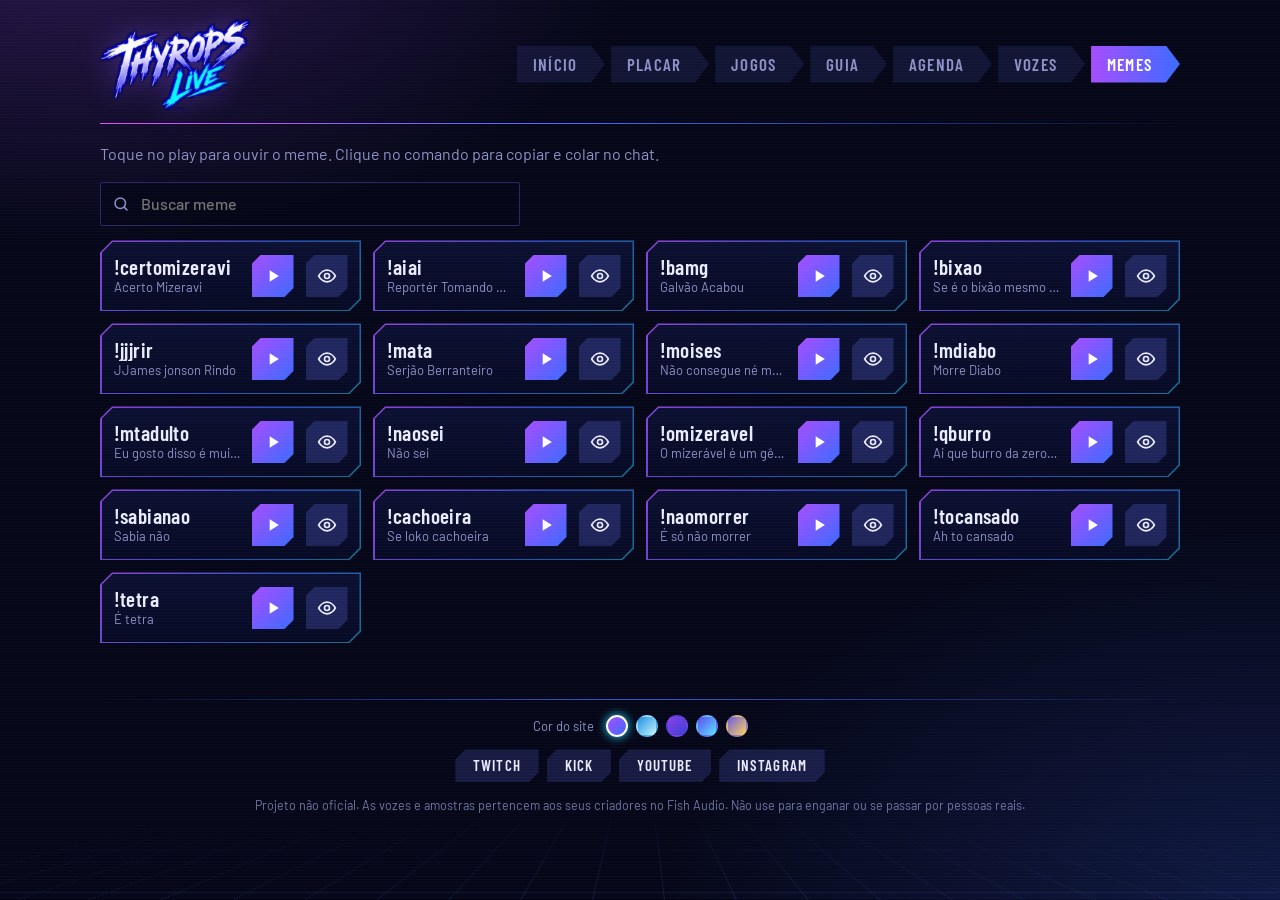
==== memes.html @ 48df7ebf "first commit" ====
<!doctype html>
<html lang="pt-BR">
<head>
<meta charset="utf-8">
<meta name="viewport" content="width=device-width, initial-scale=1">
<title>Memes | Thyrops Live</title>
<meta name="description" content="Teste os memes do chat e copie o comando.">
<meta name="theme-color" content="#050718">
<link rel="icon" href="assets/logo.png">
<link rel="preconnect" href="https://fonts.googleapis.com">
<link rel="preconnect" href="https://fonts.gstatic.com" crossorigin>
<link href="https://fonts.googleapis.com/css2?family=Barlow:wght@400;500&family=Barlow+Condensed:wght@500;600;700&display=swap" rel="stylesheet">
<script src="tema.js"></script>
<link rel="stylesheet" href="tema.css">
<link rel="stylesheet" href="site.css">
</head>
<body data-pagina="memes.html">
<div class="pagina">
  <header id="topo"></header>
  <main>
    <p class="intro">Toque no play para ouvir o meme. Clique no comando para copiar e colar no chat.</p>
    <div class="busca">
      <svg viewBox="0 0 24 24" fill="none" stroke="currentColor" stroke-width="2" stroke-linecap="round" aria-hidden="true"><circle cx="11" cy="11" r="7"/><path d="M20 20l-3.5-3.5"/></svg>
      <input id="busca" class="entrada" type="search" placeholder="Buscar meme" autocomplete="off" aria-label="Buscar meme">
    </div>
    <div class="grade-s" id="lista"></div>
    <dialog class="vdlg" id="vdlg"><div class="hud"><div class="hud-in"><div class="topo-d"><b id="vt"></b><button type="button" class="botao botao--sec" id="vx">Fechar</button></div><video id="vv" controls playsinline></video></div></div></dialog>
    <div class="vazio" id="vazio" hidden><p>Nenhum meme encontrado.</p></div>
  </main>
  <footer id="rodape"></footer>
</div>
<script src="site.js"></script>
<script>
const OLHO='<svg viewBox="0 0 24 24" fill="none" stroke="currentColor" stroke-width="2" aria-hidden="true"><path d="M2 12s3.6-7 10-7 10 7 10 7-3.6 7-10 7S2 12 2 12z"/><circle cx="12" cy="12" r="3"/></svg>';
const ehVideo=a=>/\.(mp4|webm|mov)$/i.test(String(a||""));
const PLAY='<svg viewBox="0 0 24 24" fill="currentColor" aria-hidden="true"><path d="M8 5v14l11-7z"/></svg>';
const PAUSE='<svg viewBox="0 0 24 24" fill="currentColor" aria-hidden="true"><path d="M6 5h4v14H6zM14 5h4v14h-4z"/></svg>';
let audio=null,atual=null,memes=[];
/* "arquivo" pode ser só o nome (bonk.mp4), um caminho (assets/memes/bonk.mp4) ou uma URL completa */
function urlMeme(a){a=String(a||"").trim();if(/^https?:\/\//i.test(a))return a;if(a.indexOf("/")<0)a="assets/memes/"+a;return a.split("/").map(encodeURIComponent).join("/")}
function solta(){if(!atual)return;atual.btn.innerHTML=PLAY;atual.el.classList.remove("tocando")}
function tocar(m,el,btn,ds){
  if(atual&&atual.m===m&&audio){audio.paused?audio.play():audio.pause();return}
  if(audio){audio.pause();audio.src="";solta();audio=null;atual=null}
  const a=new Audio(urlMeme(m.arquivo));audio=a;atual={m,el,btn};
  a.onplaying=()=>{btn.innerHTML=PAUSE;el.classList.add("tocando")};
  a.onpause=()=>{btn.innerHTML=PLAY;el.classList.remove("tocando")};
  a.onended=()=>{solta();audio=null;atual=null};
  a.onerror=()=>{solta();audio=null;atual=null;ds.textContent="não consegui tocar este arquivo";ds.classList.add("ruim")};
  a.play().catch(()=>{});
}
function abreVideo(m){
  if(audio){audio.pause();audio.src="";solta();audio=null;atual=null}
  const d=qs("#vdlg"),v=qs("#vv");
  qs("#vt").textContent=m.comando;v.src=urlMeme(m.arquivo);d.showModal();v.play().catch(()=>{});
}
function fechaVideo(){const d=qs("#vdlg"),v=qs("#vv");v.pause();v.removeAttribute("src");v.load();if(d.open)d.close()}
function monta(){
  const raiz=qs("#lista");
  memes.forEach(m=>{
    const el=document.createElement("div");el.className="meme";
    el._hay=(m.comando+" "+(m.descricao||"")).normalize("NFD").replace(/[\u0300-\u036f]/g,"").toLowerCase();
    el.innerHTML='<div class="hud"><div class="hud-in"><div class="info"><button type="button" class="cmd"></button><div class="ds"></div></div><button type="button" class="btn-play" aria-label="Ouvir meme">'+PLAY+'</button>'+(ehVideo(m.arquivo)?'<button type="button" class="btn-ver" aria-label="Ver vídeo" title="Ver vídeo">'+OLHO+'</button>':"")+'</div></div>';
    const cmd=qs(".cmd",el),ds=qs(".ds",el),btn=qs(".btn-play",el);
    cmd.textContent=m.comando;cmd.title="Copiar "+m.comando;ds.textContent=m.descricao||"";
    cmd.onclick=async()=>toast((await copiar(m.comando+" "))?"Copiado "+m.comando:"Não foi possível copiar");
    if(!m.arquivo){btn.disabled=true;btn.title="Áudio não configurado"}else btn.onclick=()=>tocar(m,el,btn,ds);
    const ver=qs(".btn-ver",el);
    if(ver)ver.onclick=()=>abreVideo(m);
    raiz.appendChild(el);
  });
}
qs("#vx").onclick=fechaVideo;
qs("#vdlg").addEventListener("click",e=>{if(e.target===qs("#vdlg"))fechaVideo()});
qs("#vdlg").addEventListener("close",()=>{const v=qs("#vv");v.pause();v.removeAttribute("src")});
(async function(){
  try{memes=await carregaJson("memes.json")}catch(e){return erroCarga(qs("main"),"Não foi possível carregar o memes.json.")}
  monta();
  qs("#busca").addEventListener("input",e=>{
    const q=e.target.value.normalize("NFD").replace(/[\u0300-\u036f]/g,"").toLowerCase().trim();let n=0;
    qsa(".meme").forEach(c=>{const ok=!q||c._hay.includes(q);c.hidden=!ok;if(ok)n++});
    qs("#vazio").hidden=n>0;
  });
})();
</script>
</body>
</html>
---- tema.css ----
/* Tema compartilhado: visual das lives (azul-noite, neon roxo/azul, painéis HUD) */

:root{
  --abismo:#050718;
  --painel:#080b27;
  --roxo:#a64dff;
  --magenta:#e34bff;
  --azul:#3b6bff;
  --ciano:#25d4ff;
  --texto:#e9ebff;
  --mudo:#8c92c6;
  --erro:#ff7a9a;
  --ok:#3ddc97;
  --linha:rgba(120,110,255,.32);
  --glow-a:rgba(166,77,255,.22);
  --glow-b:rgba(59,107,255,.18);
  --pano-a:#0b1032;
  --pano-b:#070a24;
  --borda:linear-gradient(135deg,rgba(166,77,255,.85),rgba(59,107,255,.7) 55%,rgba(37,212,255,.5));
  --borda-forte:linear-gradient(135deg,#d06bff,#5d86ff 55%,#4fe0ff);
  --titulos:"Barlow Condensed","Arial Narrow","Roboto Condensed",sans-serif;
  --textos:"Barlow",system-ui,-apple-system,"Segoe UI",Roboto,sans-serif;
}

*{box-sizing:border-box}
[hidden]{display:none !important}
html{color-scheme:dark}

body{
  margin:0;
  min-height:100vh;
  color:var(--texto);
  font:400 16px/1.5 var(--textos);
  -webkit-font-smoothing:antialiased;
  background:
    radial-gradient(900px 480px at 6% -6%,var(--glow-a),transparent 62%),
    radial-gradient(1000px 620px at 100% 100%,var(--glow-b),transparent 62%),
    var(--abismo);
}

/* chão em perspectiva, igual ao palco da live */
body::before{
  content:"";
  position:fixed;
  left:-10%;right:-10%;bottom:0;
  height:46vh;
  z-index:-1;
  pointer-events:none;
  opacity:.3;
  background:
    linear-gradient(to right,rgba(90,110,255,.55) 1px,transparent 1px) 0 0/72px 100%,
    linear-gradient(to bottom,rgba(90,110,255,.55) 1px,transparent 1px) 0 0/100% 44px;
  transform:perspective(420px) rotateX(64deg);
  transform-origin:50% 100%;
  -webkit-mask-image:linear-gradient(to top,#000 0,transparent 80%);
  mask-image:linear-gradient(to top,#000 0,transparent 80%);
}

/* linhas de varredura bem sutis */
body::after{
  content:"";
  position:fixed;inset:0;
  z-index:50;
  pointer-events:none;
  background:repeating-linear-gradient(to bottom,rgba(255,255,255,.022) 0 1px,transparent 1px 3px);
}

a{color:#9fb4ff}
a:hover{color:var(--ciano)}

.pagina{position:relative;max-width:1120px;margin:0 auto;padding:18px 20px 56px}

/* ---------- topo ---------- */
.topo{
  position:relative;
  display:flex;align-items:center;justify-content:space-between;
  gap:16px;flex-wrap:wrap;
  padding-bottom:14px;
}
.topo::after{
  content:"";
  position:absolute;left:0;right:0;bottom:0;height:1px;
  background:linear-gradient(90deg,var(--magenta),var(--azul) 45%,transparent);
  transform-origin:left;
  animation:traco .9s ease-out both;
}
@keyframes traco{from{transform:scaleX(0)}}

.marca{display:block;line-height:0}
.marca img{height:92px;width:auto;filter:drop-shadow(0 0 14px rgba(124,80,255,.35))}
.marca:focus-visible{outline:2px solid var(--ciano);outline-offset:4px}

.nav-abas{display:flex;gap:6px}

/* ---------- abas em seta (como as etiquetas dos painéis da live) ---------- */
.aba{
  appearance:none;border:0;cursor:pointer;
  display:inline-block;
  padding:10px 28px 10px 16px;
  font:600 17px/1 var(--titulos);
  letter-spacing:.07em;
  text-transform:uppercase;
  text-decoration:none;
  color:var(--mudo);
  background:rgba(90,100,220,.14);
  clip-path:polygon(0 0,calc(100% - 14px) 0,100% 50%,calc(100% - 14px) 100%,0 100%);
  transition:color .15s,background .15s;
}
.aba:hover{color:var(--texto);background:rgba(110,110,255,.26)}
.aba[aria-pressed="true"],
.aba[aria-current="page"]{color:#fff;background:linear-gradient(90deg,var(--roxo),var(--azul))}
.aba:focus-visible{outline:none;color:#fff;background:rgba(37,212,255,.3);box-shadow:inset 0 -3px 0 var(--ciano)}

/* ---------- painel HUD: borda neon com canto cortado ---------- */
.hud{
  --co:12px;
  --c:var(--co);
  padding:1.5px;
  background:var(--borda);
  clip-path:polygon(var(--c) 0,100% 0,100% calc(100% - var(--c)),calc(100% - var(--c)) 100%,0 100%,0 var(--c));
}
.hud-in{
  --c:calc(var(--co) - .9px);
  height:100%;
  background:linear-gradient(180deg,var(--pano-a),var(--pano-b));
  clip-path:polygon(var(--c) 0,100% 0,100% calc(100% - var(--c)),calc(100% - var(--c)) 100%,0 100%,0 var(--c));
}

/* ---------- títulos de seção ---------- */
.titulo{display:flex;align-items:center;gap:14px;margin:34px 0 4px}
.titulo::after{content:"";flex:1;height:1px;background:linear-gradient(90deg,rgba(59,107,255,.8),transparent)}
.titulo h2{
  margin:0;
  padding:9px 30px 9px 16px;
  font:600 22px/1 var(--titulos);
  letter-spacing:.08em;
  text-transform:uppercase;
  background:linear-gradient(90deg,rgba(166,77,255,.45),rgba(30,40,120,.55));
  clip-path:polygon(0 0,calc(100% - 14px) 0,100% 50%,calc(100% - 14px) 100%,0 100%);
}

/* ---------- formulário ---------- */
.entrada{
  width:100%;
  font:500 16px/1.4 var(--textos);
  color:var(--texto);
  background:rgba(5,7,24,.85);
  border:1px solid var(--linha);
  border-radius:2px;
  padding:10px 12px;
}
.entrada:focus{outline:none;border-color:var(--ciano);box-shadow:0 0 0 3px rgba(37,212,255,.15)}
textarea.entrada{resize:vertical;min-height:110px}
select.entrada{appearance:auto}

.botao{
  appearance:none;border:0;cursor:pointer;
  padding:12px 26px;
  font:600 18px/1 var(--titulos);
  letter-spacing:.07em;
  text-transform:uppercase;
  color:#fff;
  background:linear-gradient(90deg,var(--roxo),var(--azul));
  clip-path:polygon(10px 0,100% 0,100% calc(100% - 10px),calc(100% - 10px) 100%,0 100%,0 10px);
  transition:filter .15s;
}
.botao:hover{filter:brightness(1.18)}
.botao:disabled{opacity:.55;cursor:progress}
.botao:focus-visible{outline:none;box-shadow:inset 0 0 0 2px var(--ciano)}
.botao--sec{background:rgba(90,100,220,.22);color:var(--texto)}

/* ---------- rodapé e avisos ---------- */
.rodape{
  margin-top:56px;
  padding-top:16px;
  text-align:center;
  font-size:14px;
  color:var(--mudo);
  background:linear-gradient(90deg,transparent,rgba(59,107,255,.8),transparent) top/100% 1px no-repeat;
}
.rodape p{margin:0 0 6px}
.rodape .aviso{font-size:12.5px;opacity:.8}

#toast{
  position:fixed;left:50%;bottom:24px;z-index:60;
  transform:translateX(-50%);
  padding:9px 18px;
  font:500 15px var(--textos);
  color:var(--texto);
  background:#0b1032;
  border:1px solid var(--linha);
  opacity:0;pointer-events:none;
  transition:opacity .2s;
}
#toast.show{opacity:1}

@keyframes gira{to{transform:rotate(360deg)}}
.gira{animation:gira 1s linear infinite}

@media (max-width:640px){
  .pagina{padding:12px 14px 44px}
  .marca img{height:70px}
  .aba{font-size:16px;padding:9px 24px 9px 13px}
}

@media (prefers-reduced-motion:reduce){
  .topo::after{animation:none}
  .gira{animation-duration:2.5s}
}

/* ---------- temas de cor (só paleta; escolhido no rodapé e guardado no navegador) ---------- */
html[data-tema="gelo"]{
  --abismo:#04111d;--roxo:#1f8fe0;--magenta:#6fd6ff;--azul:#2f7dff;--ciano:#c4f6ff;--mudo:#86a8c4;
  --linha:rgba(110,190,255,.32);--glow-a:rgba(77,184,255,.2);--glow-b:rgba(47,125,255,.16);
  --pano-a:#08203a;--pano-b:#051428;
  --borda:linear-gradient(135deg,rgba(77,184,255,.85),rgba(47,125,255,.7) 55%,rgba(196,246,255,.5));
  --borda-forte:linear-gradient(135deg,#8be4ff,#4d9bff 55%,#d6faff);
}
html[data-tema="espectro"]{
  --abismo:#06030e;--roxo:#8a3fe8;--magenta:#c24dff;--azul:#3a3fd8;--ciano:#9ad7ff;--mudo:#9a8fc4;
  --linha:rgba(150,110,255,.34);--glow-a:rgba(138,63,232,.26);--glow-b:rgba(58,63,216,.16);
  --pano-a:#120a2a;--pano-b:#0a0618;
  --borda:linear-gradient(135deg,rgba(194,77,255,.85),rgba(58,63,216,.7) 55%,rgba(154,215,255,.45));
  --borda-forte:linear-gradient(135deg,#d77bff,#6a6fff 55%,#b8e4ff);
}
html[data-tema="relampago"]{
  --abismo:#030a1a;--roxo:#5a4cf2;--magenta:#9b6bff;--azul:#1f6bff;--ciano:#5ee1ff;--mudo:#7f9bd0;
  --linha:rgba(80,150,255,.34);--glow-a:rgba(90,76,242,.22);--glow-b:rgba(31,107,255,.22);
  --pano-a:#07163a;--pano-b:#040e26;
  --borda:linear-gradient(135deg,rgba(94,225,255,.8),rgba(31,107,255,.75) 55%,rgba(90,76,242,.6));
  --borda-forte:linear-gradient(135deg,#7ff0ff,#4a8bff 55%,#8a7bff);
}
html[data-tema="luar"]{
  --abismo:#060a1c;--roxo:#6a5be0;--magenta:#a58bff;--azul:#2c58d6;--ciano:#ffd25e;--mudo:#8e96c8;
  --linha:rgba(120,120,255,.32);--glow-a:rgba(106,91,224,.22);--glow-b:rgba(44,88,214,.18);
  --pano-a:#0a1030;--pano-b:#060a22;
  --borda:linear-gradient(135deg,rgba(106,91,224,.85),rgba(44,88,214,.7) 55%,rgba(255,210,94,.55));
  --borda-forte:linear-gradient(135deg,#9a8bff,#4f7bff 55%,#ffe08a);
}
---- site.css ----
/* Estilos das páginas novas (placar, guia, agenda, memes, início). Usa as variáveis do tema.css. */
.nav-abas{flex-wrap:wrap}
.intro{margin:18px 0 0;color:var(--mudo);max-width:64ch}
.vazio{margin:44px 0;text-align:center;color:var(--mudo)}
.vazio p{margin:0 0 14px}

.aviso-exemplo{margin:16px 0 0;padding:10px 14px;font-size:14px;color:#ffe9a8;background:rgba(255,200,60,.08);border:1px dashed rgba(255,200,60,.5)}
.aviso-exemplo code{color:#fff;background:rgba(255,255,255,.08);padding:0 4px}

.temas{display:flex;align-items:center;justify-content:center;gap:8px;margin-bottom:12px}
.temas span{font-size:13px;color:var(--mudo);margin-right:4px}
.tema-bola{appearance:none;cursor:pointer;width:22px;height:22px;border:2px solid transparent;border-radius:50%;padding:0}
.tema-bola[aria-pressed="true"]{border-color:#fff;box-shadow:0 0 10px var(--ciano)}
.tema-bola:focus-visible{outline:2px solid var(--ciano);outline-offset:2px}

.chips{display:flex;flex-wrap:wrap;gap:6px;margin:14px 0 4px}
.chip{appearance:none;cursor:pointer;font:500 15px/1 var(--titulos);letter-spacing:.03em;color:var(--mudo);background:transparent;border:1px solid var(--linha);border-radius:2px;padding:7px 12px}
.chip:hover{color:var(--texto);border-color:rgba(140,130,255,.6)}
.chip[aria-pressed="true"]{color:var(--ciano);border-color:var(--ciano);background:rgba(37,212,255,.08)}
.chip:focus-visible{outline:2px solid var(--ciano);outline-offset:2px}

.grade-s{display:grid;grid-template-columns:repeat(auto-fill,minmax(250px,1fr));gap:12px;margin-top:14px}
.pad{padding:16px 18px}
.rotulo{font:600 14px var(--titulos);letter-spacing:.1em;text-transform:uppercase;color:var(--mudo)}
.grande{font:700 56px/1 var(--titulos);color:#fff;text-shadow:0 0 22px var(--roxo)}

/* ---------- início ---------- */
.heroi{display:grid;grid-template-columns:1.2fr 1fr;gap:14px;margin-top:20px}
.heroi .hud-in{height:100%}
.heroi h1{margin:6px 0 4px;font:700 40px/1 var(--titulos);letter-spacing:.04em;text-transform:uppercase}
.heroi p{margin:0;color:var(--mudo)}
.atalhos{display:grid;grid-template-columns:repeat(auto-fit,minmax(170px,1fr));gap:10px;margin-top:14px}
.atalho{display:block;text-decoration:none;color:var(--texto);transition:filter .15s}
.atalho:hover{filter:brightness(1.2);color:#fff}
.atalho b{display:block;font:600 21px var(--titulos);letter-spacing:.05em;text-transform:uppercase}
.atalho span{font-size:13.5px;color:var(--mudo)}

/* ---------- placar ---------- */
.placar-topo{display:grid;grid-template-columns:auto 1fr;gap:20px;align-items:center}
.anel{--p:0;position:relative;width:132px;height:132px;border-radius:50%;
  background:conic-gradient(var(--magenta) calc(var(--p)*1%),rgba(120,110,255,.18) 0)}
.anel::before{content:"";position:absolute;inset:11px;border-radius:50%;background:var(--pano-a)}
.anel div{position:absolute;inset:0;display:grid;place-items:center;text-align:center;font:700 34px/1 var(--titulos)}
.anel small{display:block;font:500 11px var(--textos);letter-spacing:.08em;color:var(--mudo);text-transform:uppercase}
.totais{display:flex;flex-wrap:wrap;gap:8px 28px}
.totais .n{font:700 40px/1 var(--titulos);color:#fff}
.totais .l{font-size:13px;color:var(--mudo)}

.console .hud-in{padding:14px 16px 16px;position:relative;overflow:hidden}
.console .hud{transition:background .15s}
.console:hover .hud{background:var(--borda-forte)}
.console h3{margin:0;font:600 22px/1.1 var(--titulos);letter-spacing:.05em;text-transform:uppercase}
.console .sigla{position:absolute;right:10px;top:2px;font:700 64px/1 var(--titulos);color:rgba(150,140,255,.12);pointer-events:none}
.console .num{display:flex;align-items:baseline;gap:8px;margin-top:8px}
.console .num b{font:700 52px/1 var(--titulos);color:#fff;text-shadow:0 0 18px var(--roxo)}
.console .num span{font-size:13px;color:var(--mudo)}
.console .linha{display:flex;justify-content:space-between;margin-top:10px;font-size:14px}
.console .linha span{color:var(--mudo)}
.barra-p{height:6px;margin-top:6px;background:rgba(120,110,255,.18);clip-path:polygon(0 0,100% 0,calc(100% - 4px) 100%,0 100%)}
.barra-p i{display:block;height:100%;background:linear-gradient(90deg,var(--roxo),var(--ciano))}

.vota{display:flex;align-items:center;gap:12px;padding:10px 14px}
.vota b{font:600 20px var(--titulos);letter-spacing:.03em}
.vota small{display:block;color:var(--mudo);font-size:13px}
.vota .cmd{margin-left:auto;flex:none}
.etq{display:inline-block;margin-left:6px;padding:2px 8px;font:600 12px var(--titulos);letter-spacing:.08em;text-transform:uppercase;color:#06122b;background:var(--ciano)}

/* ---------- agenda ---------- */
.prox .hud-in{padding:18px 20px}
.cont{font:700 46px/1 var(--titulos);color:#fff;text-shadow:0 0 20px var(--roxo);letter-spacing:.03em}
.aovivo{color:#fff;background:linear-gradient(90deg,#ff3b6b,#ff7a9a);padding:2px 10px;font:700 16px var(--titulos);letter-spacing:.1em}
.semana{display:grid;grid-template-columns:repeat(7,1fr);gap:8px;margin-top:14px}
.dia .hud-in{padding:12px 10px;min-height:130px}
.dia.hoje .hud{background:linear-gradient(135deg,var(--ciano),var(--azul))}
.dia h3{margin:0 0 8px;font:600 18px var(--titulos);letter-spacing:.08em;text-transform:uppercase;color:#c9cdff}
.dia .hora{font:700 26px/1 var(--titulos);color:#fff}
.dia .tit{margin-top:4px;font-size:13px;color:var(--mudo)}
.dia .folga{color:var(--mudo);font-size:14px;opacity:.7}
.dia .loc{font-size:12px;color:var(--ciano)}

/* ---------- guia: shorts ---------- */
.shorts{display:grid;grid-template-columns:repeat(auto-fill,minmax(168px,1fr));gap:12px;margin-top:14px}
.short{position:relative;aspect-ratio:9/16;background:#0b1032;cursor:pointer;border:0;padding:0;display:block;width:100%;text-align:left;color:#fff;
  clip-path:polygon(12px 0,100% 0,100% calc(100% - 12px),calc(100% - 12px) 100%,0 100%,0 12px)}
.short img,.short iframe{position:absolute;inset:0;width:100%;height:100%;object-fit:cover;border:0}
.short::after{content:"";position:absolute;inset:0;background:linear-gradient(to top,rgba(5,7,24,.92),transparent 55%);pointer-events:none}
.short.on::after{display:none}
.short .leg{position:absolute;left:10px;right:10px;bottom:10px;z-index:1;pointer-events:none}
.short .leg b{display:block;font:600 18px/1.1 var(--titulos);letter-spacing:.02em}
.short .leg span{font-size:12px;color:#aeb5ff}
.short .pl{position:absolute;top:50%;left:50%;translate:-50% -50%;z-index:1;width:46px;height:46px;display:grid;place-items:center;background:linear-gradient(135deg,var(--roxo),var(--azul));pointer-events:none;
  clip-path:polygon(9px 0,100% 0,100% calc(100% - 9px),calc(100% - 9px) 100%,0 100%,0 9px)}
.short.on .pl,.short.on .leg{display:none}
.short:focus-visible{outline:2px solid var(--ciano);outline-offset:3px}
.lista-pl{display:grid;grid-template-columns:repeat(auto-fill,minmax(300px,1fr));gap:12px;margin-top:14px}
.pl-card{display:block;text-decoration:none;color:var(--texto)}
.pl-card .hud-in{padding:14px 16px}
.pl-card:hover .hud{background:var(--borda-forte)}
.pl-card b{display:block;font:600 22px/1.1 var(--titulos);letter-spacing:.03em}
.pl-card span{display:block;margin-top:4px;font-size:14px;color:var(--mudo)}
.pl-card em{font-style:normal;color:var(--ciano);font-size:13px}

/* ---------- memes ---------- */
.meme .hud-in{display:flex;align-items:center;gap:12px;padding:10px 12px;min-height:68px}
.meme:hover .hud{background:var(--borda-forte)}
.meme.tocando{filter:drop-shadow(0 0 8px rgba(37,212,255,.5))}
.meme.tocando .hud{background:linear-gradient(135deg,var(--ciano),var(--azul))}
.meme .info{flex:1;min-width:0}
.meme .cmd{all:unset;box-sizing:border-box;cursor:pointer;font:600 21px/1.1 var(--titulos);letter-spacing:.02em;display:block;max-width:100%;overflow:hidden;text-overflow:ellipsis;white-space:nowrap}
.meme .cmd:hover{color:var(--ciano)}
.meme .cmd:focus-visible{outline:2px solid var(--ciano);outline-offset:2px}
.meme .ds{font-size:13px;color:var(--mudo);white-space:nowrap;overflow:hidden;text-overflow:ellipsis}
.meme .ds.ruim{color:var(--erro)}
.btn-play{appearance:none;border:0;cursor:pointer;flex:none;width:42px;height:42px;display:grid;place-items:center;color:#fff;background:linear-gradient(135deg,var(--roxo),var(--azul));
  clip-path:polygon(9px 0,100% 0,100% calc(100% - 9px),calc(100% - 9px) 100%,0 100%,0 9px)}
.btn-play:hover{filter:brightness(1.2)}
.btn-play:disabled{opacity:.4;cursor:not-allowed}
.btn-play:focus-visible{outline:none;box-shadow:inset 0 0 0 2px var(--ciano)}
.btn-play svg{width:20px;height:20px}
.busca{position:relative;max-width:420px;margin:16px 0 4px}
.busca svg{position:absolute;left:12px;top:50%;translate:0 -50%;width:18px;height:18px;color:var(--mudo);pointer-events:none}
.busca .entrada{padding-left:40px}

@media (max-width:860px){
  .heroi{grid-template-columns:1fr}
  .semana{grid-template-columns:repeat(2,1fr)}
}
@media (max-width:640px){
  .nav-abas{flex-wrap:nowrap;overflow-x:auto;margin-inline:-14px;padding:2px 14px 6px;scrollbar-width:none;width:calc(100% + 28px)}
  .nav-abas::-webkit-scrollbar{display:none}
  .aba{flex:none}
  .placar-topo{grid-template-columns:1fr;justify-items:center;text-align:center}
  .totais{justify-content:center}
  .grande,.cont{font-size:40px}
  .heroi h1{font-size:32px}
}

/* canais (multistream) */
.canais{display:flex;flex-wrap:wrap;justify-content:center;gap:8px;margin-bottom:14px}
.canal{font-size:15px;padding:9px 18px;text-decoration:none;display:inline-block}
.canal:hover{color:#fff}
.mais{margin-top:12px}
.link-ra{display:inline-block;margin-top:6px;font-size:14px}

/* ---------- vídeos do YouTube (clique para carregar) ---------- */
.vid{position:relative;display:block;width:100%;aspect-ratio:16/9;margin-top:8px;padding:0;border:0;cursor:pointer;background:#0b1032;color:#fff;
  clip-path:polygon(12px 0,100% 0,100% calc(100% - 12px),calc(100% - 12px) 100%,0 100%,0 12px)}
.vid.vert{aspect-ratio:9/16;max-width:250px}
.vid img,.vid iframe{position:absolute;inset:0;width:100%;height:100%;object-fit:cover;border:0}
.vid .pl{position:absolute;top:50%;left:50%;translate:-50% -50%;z-index:1;width:48px;height:48px;display:grid;place-items:center;background:linear-gradient(135deg,var(--roxo),var(--azul));pointer-events:none;
  clip-path:polygon(9px 0,100% 0,100% calc(100% - 9px),calc(100% - 9px) 100%,0 100%,0 9px)}
.vid.on .pl{display:none}
.vid:hover .pl{filter:brightness(1.25)}
.vid:focus-visible{outline:2px solid var(--ciano);outline-offset:3px}
.destaques{display:grid;grid-template-columns:auto 1fr;gap:22px;margin-top:14px;align-items:start}
.destaques[hidden]{display:none}
.dest-t{margin-top:8px;font:600 19px/1.15 var(--titulos);letter-spacing:.02em}
.dest-jogo{display:flex;align-items:center;gap:10px;margin-top:10px}
.dest-jogo img{width:44px;height:44px;object-fit:cover;clip-path:polygon(6px 0,100% 0,100% calc(100% - 6px),calc(100% - 6px) 100%,0 100%,0 6px)}
.dest-jogo b{display:block;font:600 18px/1.1 var(--titulos)}
.dest-jogo span{font-size:13px;color:var(--mudo)}
.pl-wrap .vid{margin-top:10px}
.btn-ver-pl{margin-top:8px}

/* ---------- jogos ---------- */
.jogo .hud-in{display:flex;gap:12px;padding:10px 12px}
.jogo:hover .hud{background:var(--borda-forte)}
.jogo .capa-j{flex:none;width:60px;height:60px;background:#121744;clip-path:polygon(8px 0,100% 0,100% calc(100% - 8px),calc(100% - 8px) 100%,0 100%,0 8px)}
.jogo .capa-j img{display:block;width:100%;height:100%;object-fit:cover}
.jogo .corpo{flex:1;min-width:0}
.jogo h3{margin:0;font:600 19px/1.1 var(--titulos);letter-spacing:.02em;overflow:hidden;text-overflow:ellipsis;white-space:nowrap}
.jogo .sub{margin-top:2px;font-size:13px;color:var(--mudo)}
.jogo .sub a{color:inherit}
.sel{display:inline-block;padding:1px 7px;margin-right:4px;font:600 12px var(--titulos);letter-spacing:.08em;text-transform:uppercase;color:#fff;background:rgba(120,110,255,.35)}
.sel.pl{background:linear-gradient(90deg,var(--roxo),var(--azul))}
.sel.zr{background:rgba(61,220,151,.28);color:#baf7da}
.sel.live{background:var(--ciano);color:#06122b}
.jogo .linha-j{display:flex;justify-content:space-between;margin-top:6px;font-size:13px;color:var(--mudo)}
.contagem{margin:10px 0 0;font-size:14px;color:var(--mudo)}

/* ---------- memes em vídeo ---------- */
.btn-ver{appearance:none;border:0;cursor:pointer;flex:none;width:42px;height:42px;display:grid;place-items:center;color:var(--texto);background:rgba(90,100,220,.28);
  clip-path:polygon(9px 0,100% 0,100% calc(100% - 9px),calc(100% - 9px) 100%,0 100%,0 9px)}
.btn-ver:hover{filter:brightness(1.3);color:#fff}
.btn-ver:focus-visible{outline:none;box-shadow:inset 0 0 0 2px var(--ciano)}
.btn-ver svg{width:20px;height:20px}
dialog.vdlg{padding:0;border:0;background:transparent;max-width:min(92vw,720px);width:100%;color:var(--texto)}
dialog.vdlg::backdrop{background:rgba(3,5,18,.82)}
dialog.vdlg .hud-in{padding:12px}
dialog.vdlg video{display:block;width:100%;max-height:70vh;background:#000}
dialog.vdlg .topo-d{display:flex;justify-content:space-between;align-items:center;gap:10px;margin-bottom:8px}
dialog.vdlg .topo-d b{font:600 20px var(--titulos);letter-spacing:.03em}

@media (max-width:860px){.destaques{grid-template-columns:1fr}.vid.vert{max-width:220px}}

/* ---------- formatos da live ---------- */
.formatos{margin-top:14px;display:grid;gap:8px}
.fmt-aviso{margin:0;font-size:13.5px;color:var(--mudo)}
.fmt-aviso b{color:var(--texto);font-weight:500}
.fmt{display:flex;align-items:center;gap:12px;flex-wrap:wrap;padding:8px 12px;border-left:3px solid var(--azul);background:rgba(90,100,220,.1)}
.fmt.fh{border-left-color:var(--ciano)}
.fmt.fv{border-left-color:var(--magenta)}
.fmt-r{min-width:116px}
.fmt-r b{display:block;font:600 17px/1 var(--titulos);letter-spacing:.08em;text-transform:uppercase}
.fmt-r span{font-size:12px;color:var(--mudo)}
.fmt-t{flex:1;min-width:150px;font-size:14.5px}
.fmt-t small{display:block;margin-top:2px;font-size:12px;color:var(--mudo)}
.fmt .botao{text-decoration:none;font-size:14px;padding:7px 14px;white-space:nowrap}
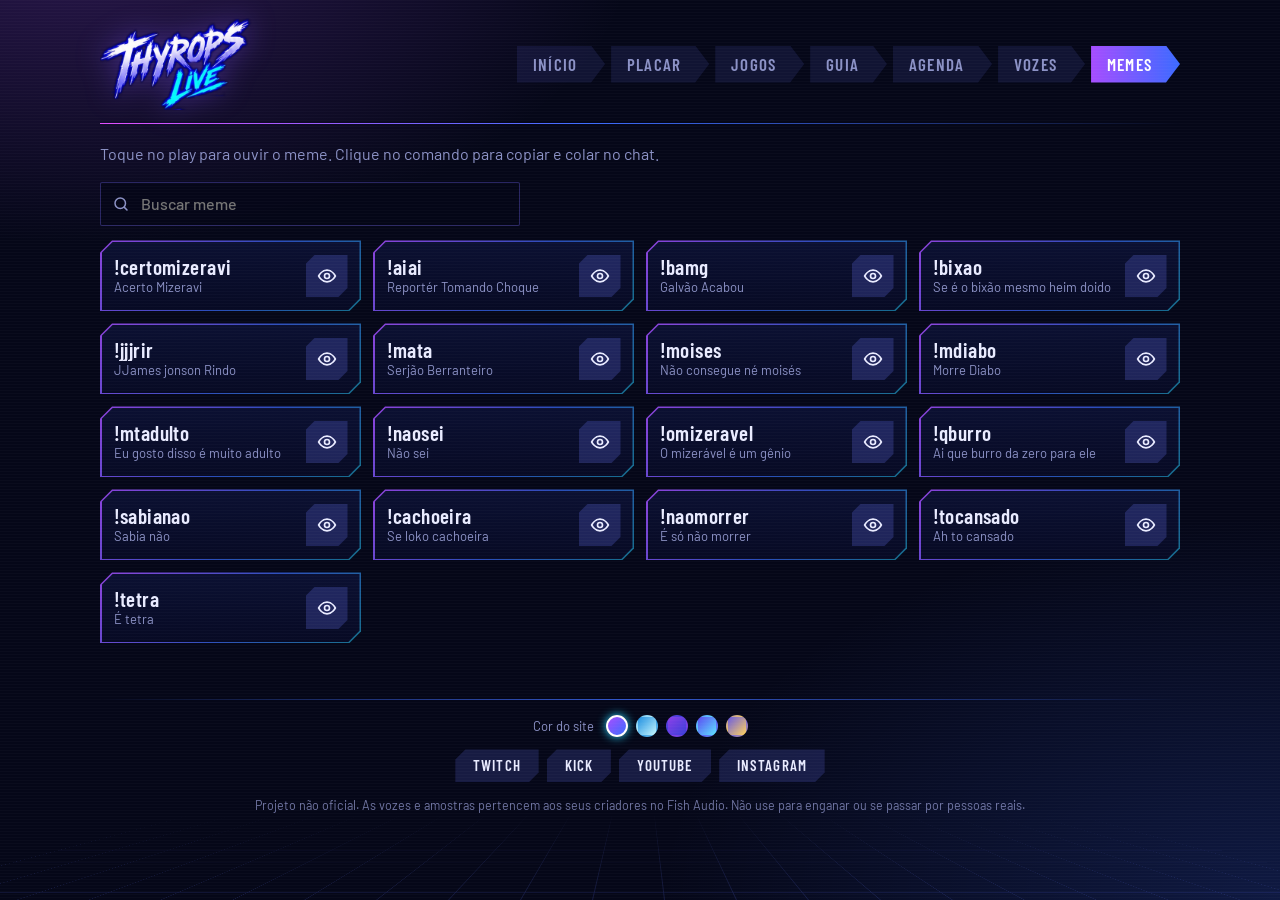
==== commit bb355c6f: "fix" ====
--- a/memes.html
+++ b/memes.html
@@ -24,7 +24,7 @@
       <input id="busca" class="entrada" type="search" placeholder="Buscar meme" autocomplete="off" aria-label="Buscar meme">
     </div>
     <div class="grade-s" id="lista"></div>
-    <dialog class="vdlg" id="vdlg"><div class="hud"><div class="hud-in"><div class="topo-d"><b id="vt"></b><button type="button" class="botao botao--sec" id="vx">Fechar</button></div><video id="vv" controls playsinline></video></div></div></dialog>
+    <dialog class="vdlg" id="vdlg"><div class="hud"><div class="hud-in"><div class="topo-d"><b id="vt"></b><button type="button" class="botao botao--sec" id="vx">Fechar</button></div><video id="vv" controls playsinline></video><iframe id="vif" allow="autoplay; fullscreen" allowfullscreen hidden></iframe></div></div></dialog>
     <div class="vazio" id="vazio" hidden><p>Nenhum meme encontrado.</p></div>
   </main>
   <footer id="rodape"></footer>
@@ -32,12 +32,14 @@
 <script src="site.js"></script>
 <script>
 const OLHO='<svg viewBox="0 0 24 24" fill="none" stroke="currentColor" stroke-width="2" aria-hidden="true"><path d="M2 12s3.6-7 10-7 10 7 10 7-3.6 7-10 7S2 12 2 12z"/><circle cx="12" cy="12" r="3"/></svg>';
-const ehVideo=a=>/\.(mp4|webm|mov)$/i.test(String(a||""));
+/* mp4/webm/mov (ou link do Drive) = só o olho; mp3/wav/ogg... = só o play. Para forçar: "tipo": "video" ou "audio" */
+function ehVideo(a,m){m=m||{};if(m.tipo==="audio")return false;if(m.tipo==="video"||m.video===true)return true;a=String(a||"");if(/\.(mp3|wav|ogg|m4a|aac)$/i.test(a))return false;return /\.(mp4|webm|mov)$/i.test(a)||!!idDrive(a)}
 const PLAY='<svg viewBox="0 0 24 24" fill="currentColor" aria-hidden="true"><path d="M8 5v14l11-7z"/></svg>';
 const PAUSE='<svg viewBox="0 0 24 24" fill="currentColor" aria-hidden="true"><path d="M6 5h4v14H6zM14 5h4v14h-4z"/></svg>';
 let audio=null,atual=null,memes=[];
 /* "arquivo" pode ser só o nome (bonk.mp4), um caminho (assets/memes/bonk.mp4) ou uma URL completa */
-function urlMeme(a){a=String(a||"").trim();if(/^https?:\/\//i.test(a))return a;if(a.indexOf("/")<0)a="assets/memes/"+a;return a.split("/").map(encodeURIComponent).join("/")}
+function idDrive(a){a=String(a||"").trim();let m=a.match(/^drive:([\w-]{10,})$/i)||a.match(/drive\.google\.com\/file\/d\/([\w-]+)/)||a.match(/drive\.google\.com\/(?:open|uc)\?(?:[^#]*&)?id=([\w-]+)/);return m?m[1]:""}
+function urlMeme(a){a=String(a||"").trim();const g=idDrive(a);if(g)return "https://drive.google.com/uc?export=download&id="+g;if(/^https?:\/\//i.test(a))return a;if(a.indexOf("/")<0)a="assets/memes/"+a;return a.split("/").map(encodeURIComponent).join("/")}
 function solta(){if(!atual)return;atual.btn.innerHTML=PLAY;atual.el.classList.remove("tocando")}
 function tocar(m,el,btn,ds){
   if(atual&&atual.m===m&&audio){audio.paused?audio.play():audio.pause();return}
@@ -52,27 +54,30 @@
 function abreVideo(m){
   if(audio){audio.pause();audio.src="";solta();audio=null;atual=null}
   const d=qs("#vdlg"),v=qs("#vv");
-  qs("#vt").textContent=m.comando;v.src=urlMeme(m.arquivo);d.showModal();v.play().catch(()=>{});
+  const g=idDrive(m.arquivo),f=qs("#vif");
+  qs("#vt").textContent=m.comando;
+  if(g){v.hidden=true;f.hidden=false;f.src="https://drive.google.com/file/d/"+g+"/preview";d.showModal()}  /* o player do próprio Drive é o que funciona com link público */
+  else{f.hidden=true;v.hidden=false;v.src=urlMeme(m.arquivo);d.showModal();v.play().catch(()=>{})}
 }
-function fechaVideo(){const d=qs("#vdlg"),v=qs("#vv");v.pause();v.removeAttribute("src");v.load();if(d.open)d.close()}
+function fechaVideo(){const d=qs("#vdlg"),v=qs("#vv");qs("#vif").removeAttribute("src");v.pause();v.removeAttribute("src");v.load();if(d.open)d.close()}
 function monta(){
   const raiz=qs("#lista");
   memes.forEach(m=>{
     const el=document.createElement("div");el.className="meme";
     el._hay=(m.comando+" "+(m.descricao||"")).normalize("NFD").replace(/[\u0300-\u036f]/g,"").toLowerCase();
-    el.innerHTML='<div class="hud"><div class="hud-in"><div class="info"><button type="button" class="cmd"></button><div class="ds"></div></div><button type="button" class="btn-play" aria-label="Ouvir meme">'+PLAY+'</button>'+(ehVideo(m.arquivo)?'<button type="button" class="btn-ver" aria-label="Ver vídeo" title="Ver vídeo">'+OLHO+'</button>':"")+'</div></div>';
+    el.innerHTML='<div class="hud"><div class="hud-in"><div class="info"><button type="button" class="cmd"></button><div class="ds"></div></div><button type="button" class="btn-play" aria-label="Ouvir meme">'+PLAY+'</button>'+'<button type="button" class="btn-ver" aria-label="Ver vídeo" title="Ver vídeo">'+OLHO+'</button>'+'</div></div>';
     const cmd=qs(".cmd",el),ds=qs(".ds",el),btn=qs(".btn-play",el);
     cmd.textContent=m.comando;cmd.title="Copiar "+m.comando;ds.textContent=m.descricao||"";
     cmd.onclick=async()=>toast((await copiar(m.comando+" "))?"Copiado "+m.comando:"Não foi possível copiar");
-    if(!m.arquivo){btn.disabled=true;btn.title="Áudio não configurado"}else btn.onclick=()=>tocar(m,el,btn,ds);
-    const ver=qs(".btn-ver",el);
-    if(ver)ver.onclick=()=>abreVideo(m);
+    const ver=qs(".btn-ver",el),video=ehVideo(m.arquivo,m);
+    if(video){btn.remove();ver.onclick=()=>abreVideo(m);if(!m.arquivo){ver.disabled=true;ver.title="Vídeo não configurado"}}
+    else{ver.remove();if(!m.arquivo){btn.disabled=true;btn.title="Áudio não configurado"}else btn.onclick=()=>tocar(m,el,btn,ds)}
     raiz.appendChild(el);
   });
 }
 qs("#vx").onclick=fechaVideo;
 qs("#vdlg").addEventListener("click",e=>{if(e.target===qs("#vdlg"))fechaVideo()});
-qs("#vdlg").addEventListener("close",()=>{const v=qs("#vv");v.pause();v.removeAttribute("src")});
+qs("#vdlg").addEventListener("close",()=>{const v=qs("#vv");qs("#vif").removeAttribute("src");v.pause();v.removeAttribute("src")});
 (async function(){
   try{memes=await carregaJson("memes.json")}catch(e){return erroCarga(qs("main"),"Não foi possível carregar o memes.json.")}
   monta();
